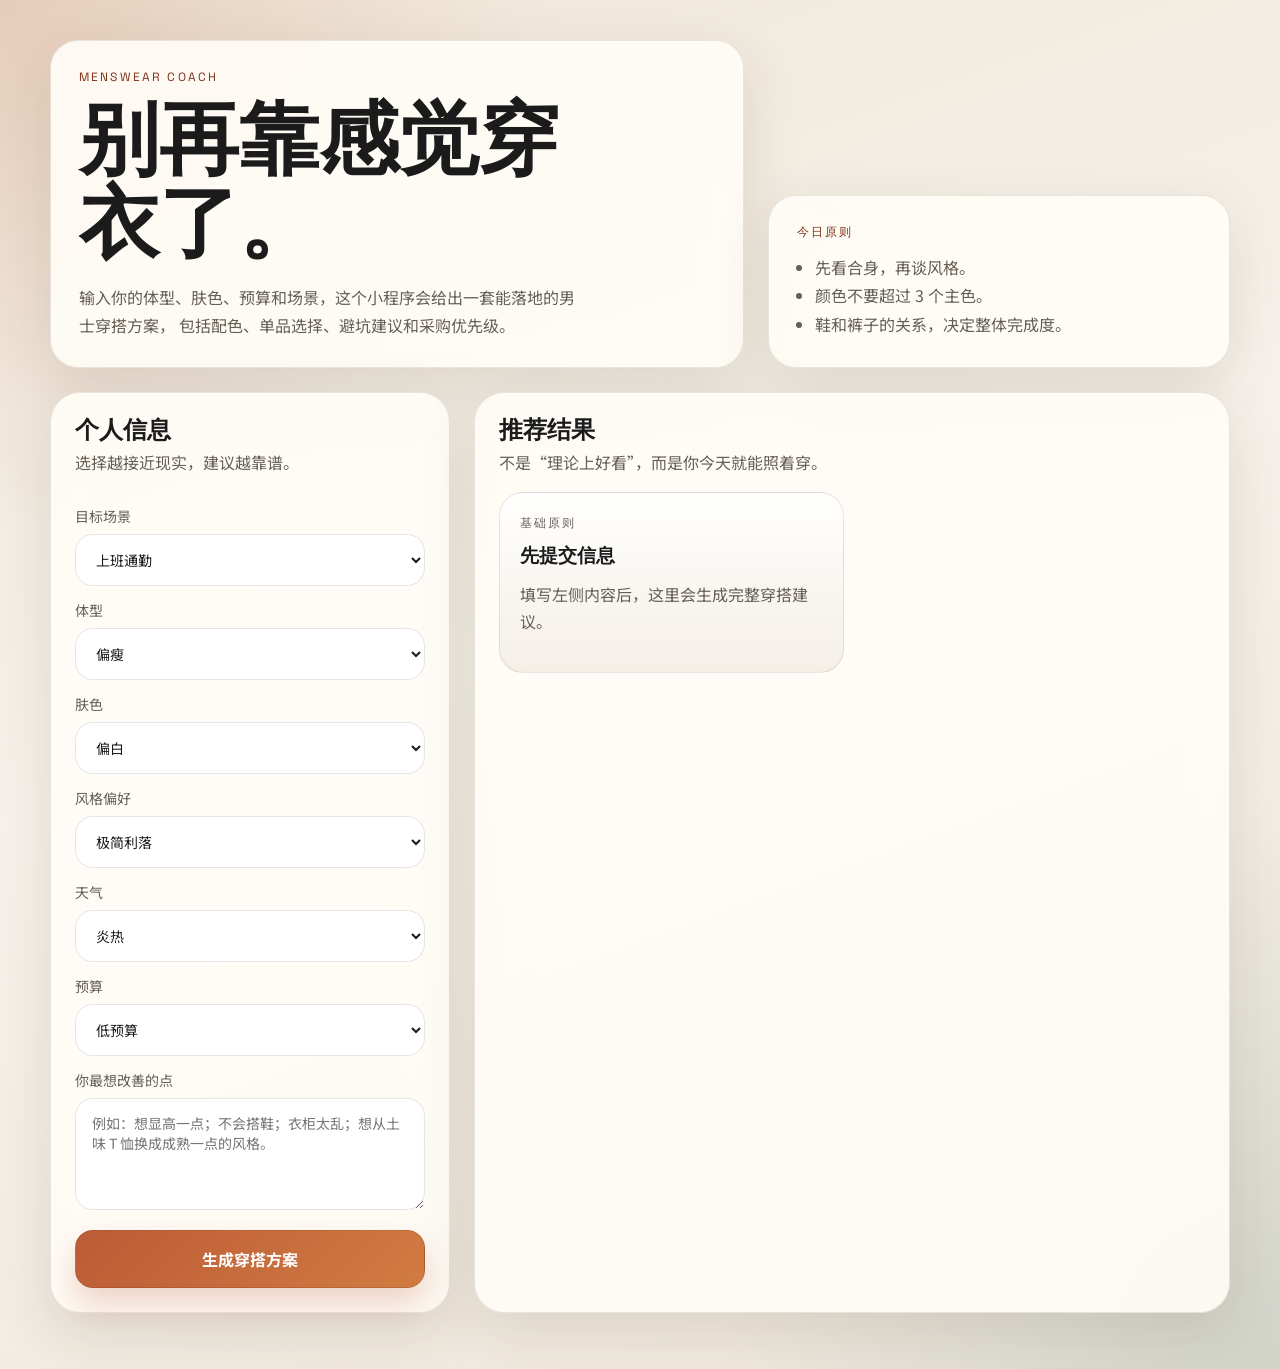
==== apps/mens-style-coach/index.html @ 210b0dfd "Restructure as multi-app studio" ====
<!DOCTYPE html>
<html lang="zh-CN">
<head>
  <meta charset="UTF-8">
  <meta name="viewport" content="width=device-width, initial-scale=1.0">
  <title>男士穿搭教练</title>
  <meta name="description" content="输入体型、肤色、预算和场景，快速获得靠谱的男士穿搭建议、配色方案和避坑提醒。">
  <meta name="theme-color" content="#bc5b36">
  <meta property="og:title" content="男士穿搭教练">
  <meta property="og:description" content="给男人看的实用穿搭建议，不讲空话，直接告诉你今天该怎么穿。">
  <meta property="og:type" content="website">
  <link rel="preconnect" href="https://fonts.googleapis.com">
  <link rel="preconnect" href="https://fonts.gstatic.com" crossorigin>
  <link href="https://fonts.googleapis.com/css2?family=Space+Grotesk:wght@400;500;700&family=Noto+Sans+SC:wght@400;500;700&display=swap" rel="stylesheet">
  <link rel="stylesheet" href="./styles.css">
</head>
<body>
  <main class="app-shell">
    <section class="hero">
      <div class="hero-copy">
        <p class="eyebrow">Menswear Coach</p>
        <h1>别再靠感觉穿衣了。</h1>
        <p class="lead">
          输入你的体型、肤色、预算和场景，这个小程序会给出一套能落地的男士穿搭方案，
          包括配色、单品选择、避坑建议和采购优先级。
        </p>
      </div>
      <div class="hero-card">
        <p class="card-label">今日原则</p>
        <ul>
          <li>先看合身，再谈风格。</li>
          <li>颜色不要超过 3 个主色。</li>
          <li>鞋和裤子的关系，决定整体完成度。</li>
        </ul>
      </div>
    </section>

    <section class="workspace">
      <form id="style-form" class="panel form-panel">
        <div class="panel-head">
          <h2>个人信息</h2>
          <p>选择越接近现实，建议越靠谱。</p>
        </div>

        <label>
          <span>目标场景</span>
          <select name="occasion">
            <option value="office">上班通勤</option>
            <option value="date">约会</option>
            <option value="casual">日常休闲</option>
            <option value="wedding">正式场合</option>
            <option value="travel">旅行出行</option>
            <option value="night">晚上聚会</option>
          </select>
        </label>

        <label>
          <span>体型</span>
          <select name="bodyType">
            <option value="slim">偏瘦</option>
            <option value="average">标准</option>
            <option value="broad">肩宽壮实</option>
            <option value="stocky">微胖厚实</option>
          </select>
        </label>

        <label>
          <span>肤色</span>
          <select name="skinTone">
            <option value="fair">偏白</option>
            <option value="warm">暖黄</option>
            <option value="deep">偏深</option>
          </select>
        </label>

        <label>
          <span>风格偏好</span>
          <select name="styleMood">
            <option value="minimal">极简利落</option>
            <option value="smart">成熟绅雅</option>
            <option value="street">都市街头</option>
            <option value="classic">经典耐看</option>
          </select>
        </label>

        <label>
          <span>天气</span>
          <select name="weather">
            <option value="hot">炎热</option>
            <option value="mild">温和</option>
            <option value="cool">偏凉</option>
            <option value="cold">寒冷</option>
          </select>
        </label>

        <label>
          <span>预算</span>
          <select name="budget">
            <option value="low">低预算</option>
            <option value="mid">中预算</option>
            <option value="high">高预算</option>
          </select>
        </label>

        <label>
          <span>你最想改善的点</span>
          <textarea name="goal" rows="4" placeholder="例如：想显高一点；不会搭鞋；衣柜太乱；想从土味 T 恤换成成熟一点的风格。"></textarea>
        </label>

        <button type="submit">生成穿搭方案</button>
      </form>

      <section class="panel result-panel">
        <div class="panel-head">
          <h2>推荐结果</h2>
          <p>不是“理论上好看”，而是你今天就能照着穿。</p>
        </div>

        <div id="result" class="result-grid">
          <article class="result-card">
            <p class="result-kicker">基础原则</p>
            <h3>先提交信息</h3>
            <p>填写左侧内容后，这里会生成完整穿搭建议。</p>
          </article>
        </div>
      </section>
    </section>
  </main>

  <script src="./app.js"></script>
</body>
</html>
---- apps/mens-style-coach/styles.css ----
:root {
  --bg: #f4efe6;
  --panel: rgba(255, 252, 247, 0.92);
  --ink: #1b1b1b;
  --muted: #655f56;
  --accent: #bc5b36;
  --accent-deep: #7f3118;
  --line: rgba(27, 27, 27, 0.1);
  --shadow: 0 20px 60px rgba(62, 40, 18, 0.12);
}

* {
  box-sizing: border-box;
}

body {
  margin: 0;
  min-height: 100vh;
  font-family: "Noto Sans SC", sans-serif;
  color: var(--ink);
  background:
    radial-gradient(circle at top left, rgba(188, 91, 54, 0.18), transparent 28%),
    radial-gradient(circle at bottom right, rgba(28, 89, 92, 0.14), transparent 30%),
    linear-gradient(160deg, #efe6d7, #f6f2eb 45%, #efe7db);
}

.app-shell {
  width: min(1180px, calc(100% - 32px));
  margin: 0 auto;
  padding: 40px 0 56px;
}

.hero {
  display: grid;
  grid-template-columns: 1.5fr 1fr;
  gap: 24px;
  align-items: end;
  margin-bottom: 24px;
}

.hero-copy,
.hero-card,
.panel {
  background: var(--panel);
  border: 1px solid var(--line);
  box-shadow: var(--shadow);
  backdrop-filter: blur(18px);
}

.hero-copy,
.hero-card {
  border-radius: 28px;
  padding: 28px;
}

.eyebrow,
.card-label,
.result-kicker {
  margin: 0 0 12px;
  text-transform: uppercase;
  letter-spacing: 0.18em;
  font-size: 12px;
  font-family: "Space Grotesk", sans-serif;
  color: var(--accent-deep);
}

h1,
h2,
h3 {
  margin: 0;
  font-family: "Space Grotesk", sans-serif;
  line-height: 1.05;
}

h1 {
  font-size: clamp(40px, 7vw, 80px);
  max-width: 10ch;
}

.lead {
  max-width: 56ch;
  margin: 18px 0 0;
  color: var(--muted);
  line-height: 1.75;
}

.hero-card ul {
  margin: 0;
  padding-left: 18px;
  color: var(--muted);
  line-height: 1.8;
}

.workspace {
  display: grid;
  grid-template-columns: 400px 1fr;
  gap: 24px;
}

.panel {
  border-radius: 30px;
  padding: 24px;
}

.panel-head {
  margin-bottom: 18px;
}

.panel-head p {
  margin: 8px 0 0;
  color: var(--muted);
}

.form-panel {
  display: grid;
  gap: 14px;
}

label {
  display: grid;
  gap: 8px;
  font-size: 14px;
  color: var(--muted);
}

select,
textarea,
button {
  width: 100%;
  border-radius: 18px;
  border: 1px solid var(--line);
  font: inherit;
}

select,
textarea {
  padding: 14px 16px;
  background: rgba(255, 255, 255, 0.9);
  color: var(--ink);
}

textarea {
  resize: vertical;
  min-height: 112px;
}

button {
  margin-top: 6px;
  padding: 16px 18px;
  background: linear-gradient(135deg, var(--accent), #d17c42);
  color: #fff;
  font-weight: 700;
  cursor: pointer;
  transition: transform 180ms ease, box-shadow 180ms ease;
  box-shadow: 0 16px 30px rgba(188, 91, 54, 0.25);
}

button:hover {
  transform: translateY(-2px);
}

.result-grid {
  display: grid;
  grid-template-columns: repeat(2, minmax(0, 1fr));
  gap: 16px;
}

.result-card {
  min-height: 180px;
  padding: 20px;
  border-radius: 24px;
  background: linear-gradient(180deg, rgba(255, 255, 255, 0.88), rgba(244, 238, 230, 0.95));
  border: 1px solid var(--line);
}

.result-card p,
.result-card li {
  color: var(--muted);
  line-height: 1.7;
}

.result-card ul {
  margin: 12px 0 0;
  padding-left: 18px;
}

.chips {
  display: flex;
  flex-wrap: wrap;
  gap: 8px;
  margin-top: 14px;
}

.chip {
  padding: 8px 12px;
  border-radius: 999px;
  background: rgba(188, 91, 54, 0.1);
  color: var(--accent-deep);
  font-size: 13px;
}

@media (max-width: 960px) {
  .hero,
  .workspace,
  .result-grid {
    grid-template-columns: 1fr;
  }

  h1 {
    max-width: none;
  }
}
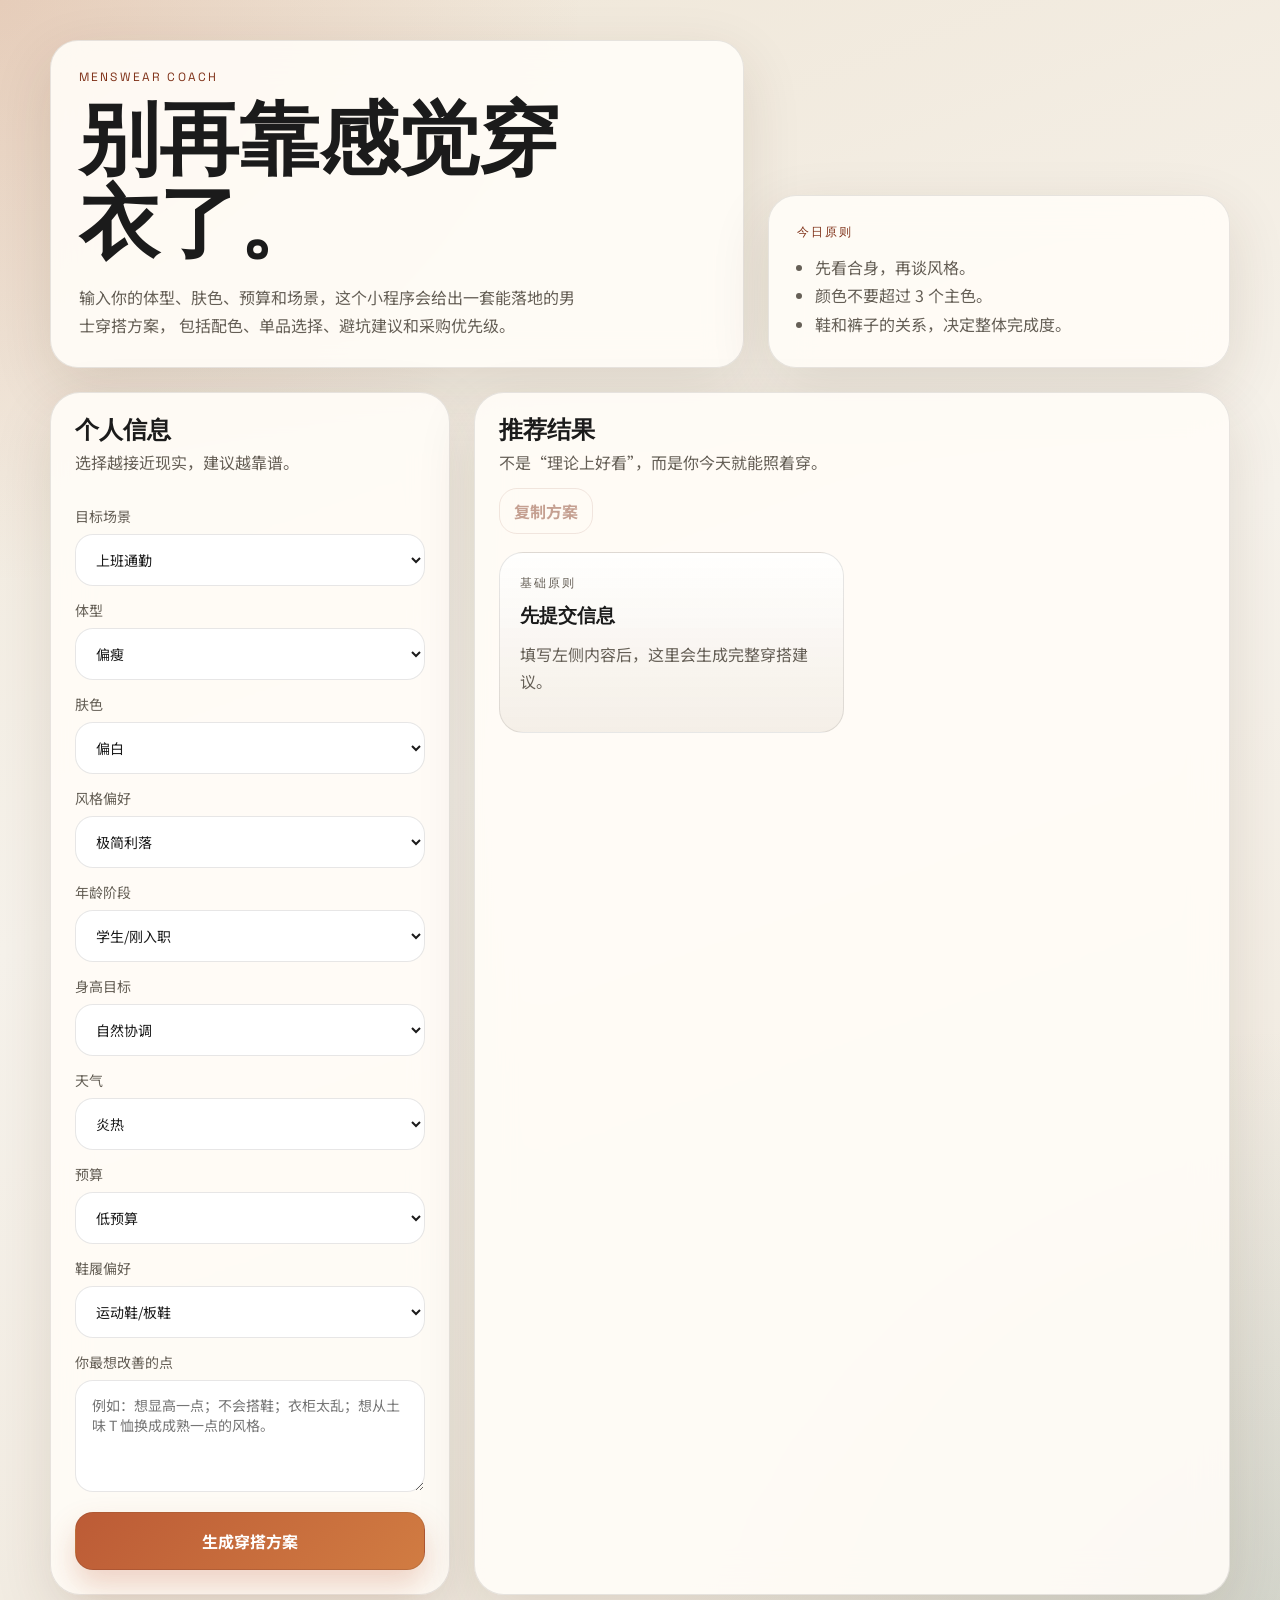
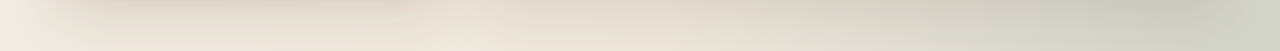
==== commit e39a3996: "Improve mens style coach recommendations" ====
--- a/apps/mens-style-coach/index.html
+++ b/apps/mens-style-coach/index.html
@@ -84,6 +84,25 @@
         </label>
 
         <label>
+          <span>年龄阶段</span>
+          <select name="ageStage">
+            <option value="student">学生/刚入职</option>
+            <option value="young">25-35 岁</option>
+            <option value="mature">35 岁以上</option>
+          </select>
+        </label>
+
+        <label>
+          <span>身高目标</span>
+          <select name="heightGoal">
+            <option value="balanced">自然协调</option>
+            <option value="taller">想显高</option>
+            <option value="stronger">想显壮</option>
+            <option value="leaner">想显瘦</option>
+          </select>
+        </label>
+
+        <label>
           <span>天气</span>
           <select name="weather">
             <option value="hot">炎热</option>
@@ -103,6 +122,16 @@
         </label>
 
         <label>
+          <span>鞋履偏好</span>
+          <select name="shoeMood">
+            <option value="sneaker">运动鞋/板鞋</option>
+            <option value="loafer">乐福鞋</option>
+            <option value="derby">德比鞋/皮鞋</option>
+            <option value="boots">靴子</option>
+          </select>
+        </label>
+
+        <label>
           <span>你最想改善的点</span>
           <textarea name="goal" rows="4" placeholder="例如：想显高一点；不会搭鞋；衣柜太乱；想从土味 T 恤换成成熟一点的风格。"></textarea>
         </label>
@@ -114,6 +143,7 @@
         <div class="panel-head">
           <h2>推荐结果</h2>
           <p>不是“理论上好看”，而是你今天就能照着穿。</p>
+          <button id="copy-result" class="ghost-button" type="button" disabled>复制方案</button>
         </div>
 
         <div id="result" class="result-grid">
--- a/apps/mens-style-coach/styles.css
+++ b/apps/mens-style-coach/styles.css
@@ -155,6 +155,21 @@
   box-shadow: 0 16px 30px rgba(188, 91, 54, 0.25);
 }
 
+.ghost-button {
+  width: auto;
+  margin-top: 14px;
+  padding: 10px 14px;
+  background: transparent;
+  color: var(--accent-deep);
+  border: 1px solid rgba(127, 49, 24, 0.24);
+  box-shadow: none;
+}
+
+.ghost-button:disabled {
+  cursor: not-allowed;
+  opacity: 0.45;
+}
+
 button:hover {
   transform: translateY(-2px);
 }
@@ -199,6 +214,24 @@
   font-size: 13px;
 }
 
+.result-card.featured {
+  grid-column: 1 / -1;
+  background:
+    linear-gradient(135deg, rgba(27, 27, 27, 0.92), rgba(70, 48, 34, 0.92)),
+    linear-gradient(180deg, rgba(255, 255, 255, 0.88), rgba(244, 238, 230, 0.95));
+}
+
+.result-card.featured h3,
+.result-card.featured p,
+.result-card.featured li,
+.result-card.featured .result-kicker {
+  color: #fff7ec;
+}
+
+.result-card.featured .result-kicker {
+  color: #f1b38d;
+}
+
 @media (max-width: 960px) {
   .hero,
   .workspace,
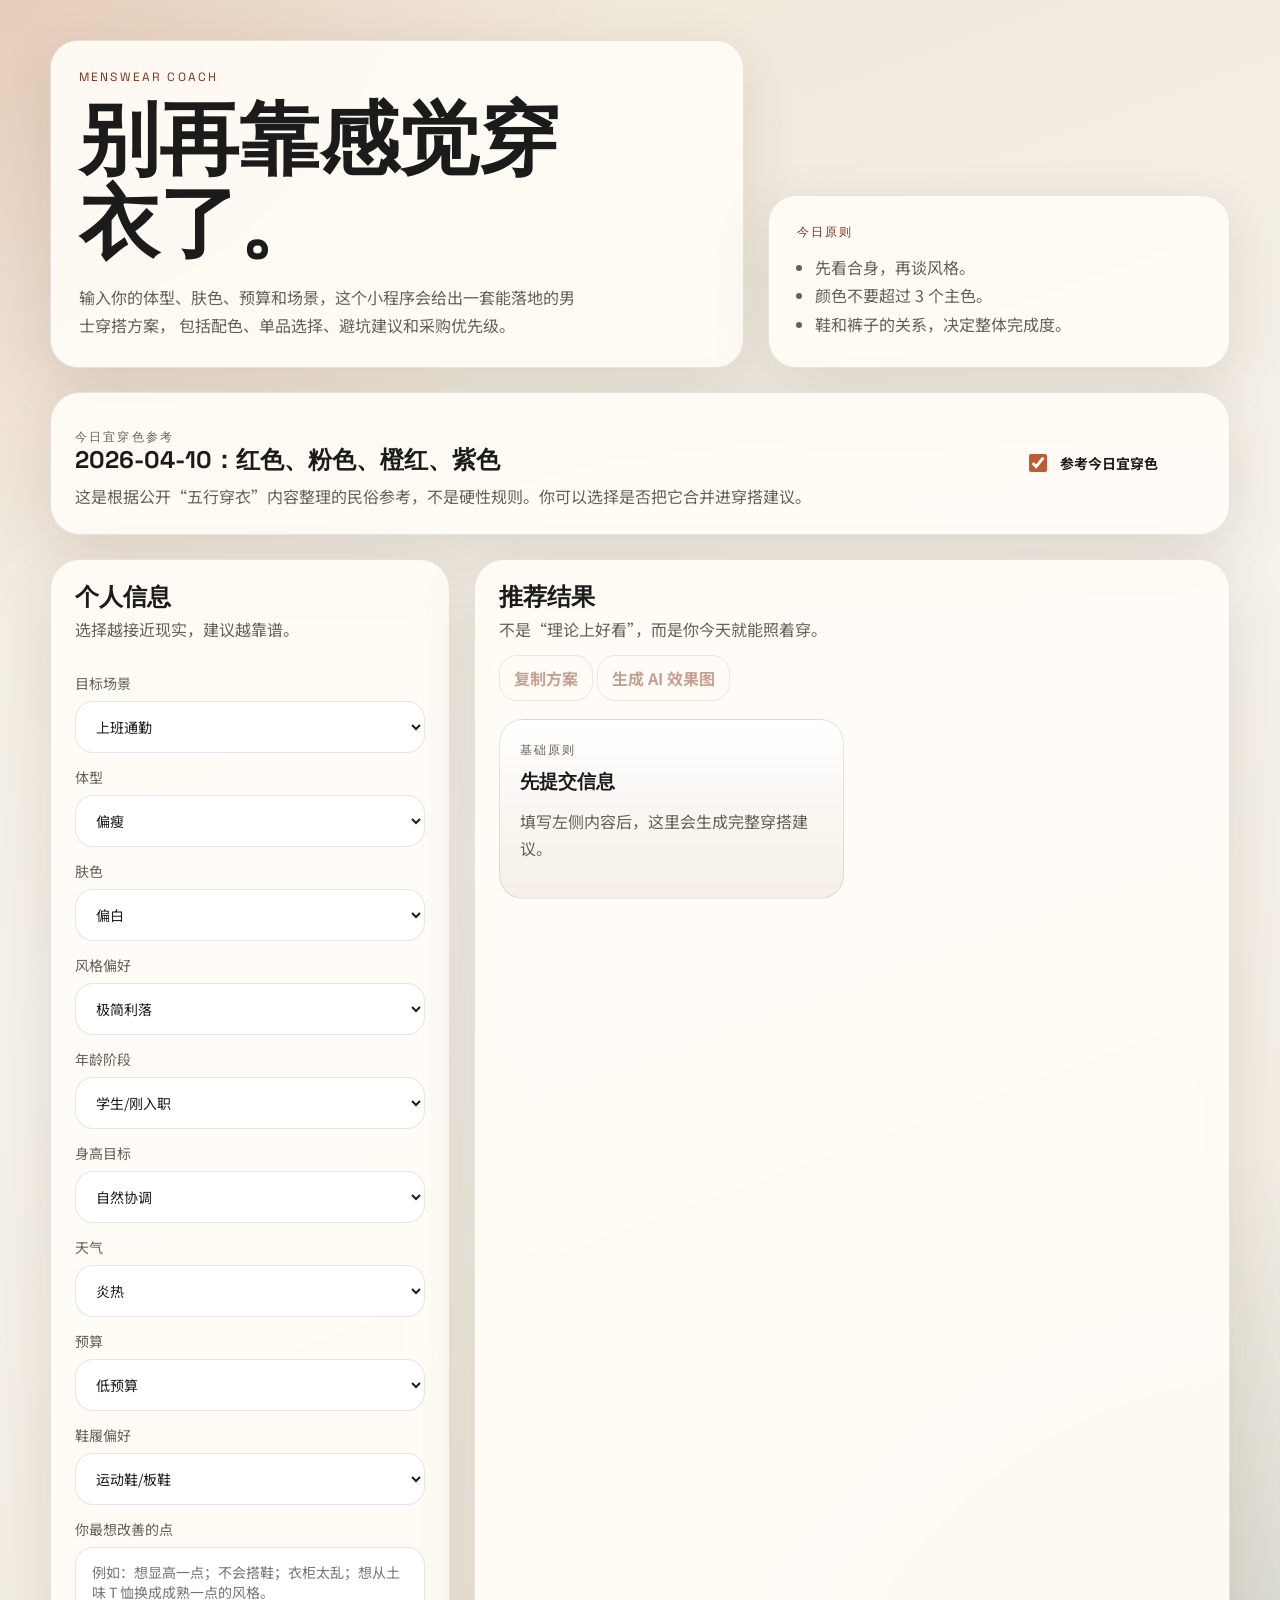
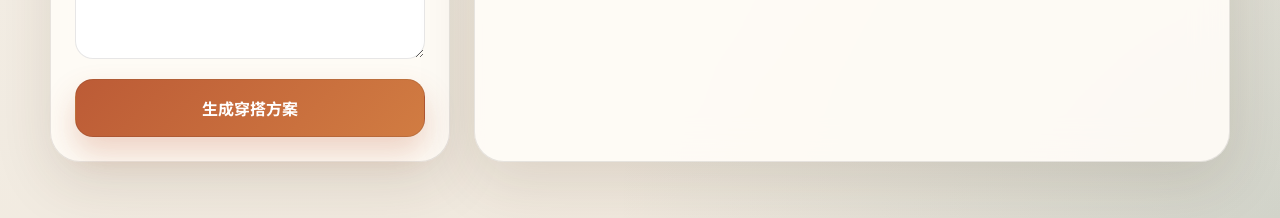
==== commit 04c6be54: "Add daily color and outfit image generation" ====
--- a/apps/mens-style-coach/index.html
+++ b/apps/mens-style-coach/index.html
@@ -33,6 +33,20 @@
           <li>鞋和裤子的关系，决定整体完成度。</li>
         </ul>
       </div>
+    </section>
+
+    <section class="today-color panel">
+      <div>
+        <p class="result-kicker">今日宜穿色参考</p>
+        <h2>2026-04-10：红色、粉色、橙红、紫色</h2>
+        <p>
+          这是根据公开“五行穿衣”内容整理的民俗参考，不是硬性规则。你可以选择是否把它合并进穿搭建议。
+        </p>
+      </div>
+      <label class="check-row">
+        <input type="checkbox" name="useDailyColor" form="style-form" checked>
+        <span>参考今日宜穿色</span>
+      </label>
     </section>
 
     <section class="workspace">
@@ -144,6 +158,7 @@
           <h2>推荐结果</h2>
           <p>不是“理论上好看”，而是你今天就能照着穿。</p>
           <button id="copy-result" class="ghost-button" type="button" disabled>复制方案</button>
+          <button id="generate-image" class="ghost-button" type="button" disabled>生成 AI 效果图</button>
         </div>
 
         <div id="result" class="result-grid">
@@ -153,6 +168,7 @@
             <p>填写左侧内容后，这里会生成完整穿搭建议。</p>
           </article>
         </div>
+        <div id="image-result" class="image-result" aria-live="polite"></div>
       </section>
     </section>
   </main>
--- a/apps/mens-style-coach/styles.css
+++ b/apps/mens-style-coach/styles.css
@@ -97,6 +97,35 @@
   gap: 24px;
 }
 
+.today-color {
+  display: grid;
+  grid-template-columns: 1fr auto;
+  gap: 20px;
+  align-items: center;
+  margin-bottom: 24px;
+}
+
+.today-color p {
+  margin: 10px 0 0;
+  color: var(--muted);
+  line-height: 1.7;
+}
+
+.check-row {
+  display: flex;
+  align-items: center;
+  gap: 10px;
+  min-width: 180px;
+  color: var(--ink);
+  font-weight: 700;
+}
+
+.check-row input {
+  width: 18px;
+  height: 18px;
+  accent-color: var(--accent);
+}
+
 .panel {
   border-radius: 30px;
   padding: 24px;
@@ -232,8 +261,29 @@
   color: #f1b38d;
 }
 
+.image-result {
+  margin-top: 18px;
+}
+
+.image-result img {
+  width: min(100%, 520px);
+  display: block;
+  border-radius: 28px;
+  border: 1px solid var(--line);
+  box-shadow: var(--shadow);
+}
+
+.image-note {
+  padding: 16px;
+  border-radius: 20px;
+  background: rgba(188, 91, 54, 0.1);
+  color: var(--accent-deep);
+  line-height: 1.7;
+}
+
 @media (max-width: 960px) {
   .hero,
+  .today-color,
   .workspace,
   .result-grid {
     grid-template-columns: 1fr;
